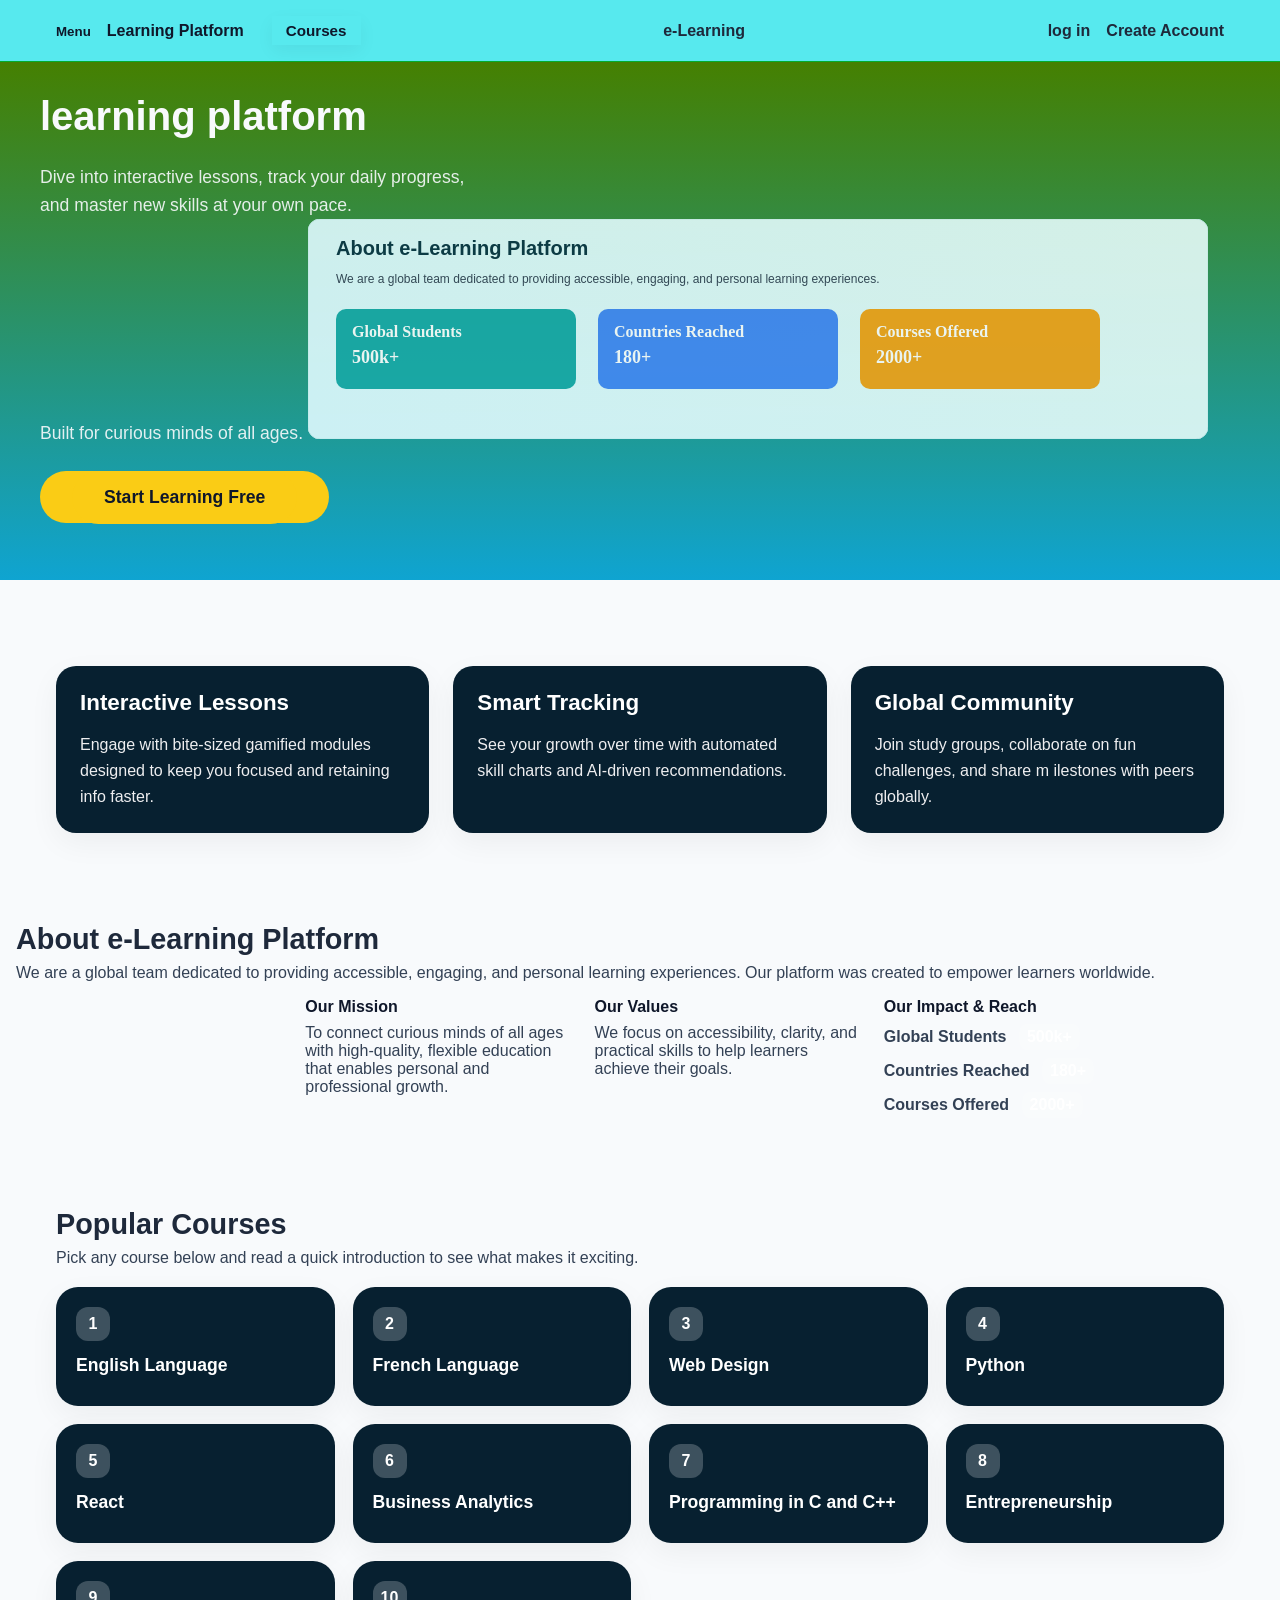
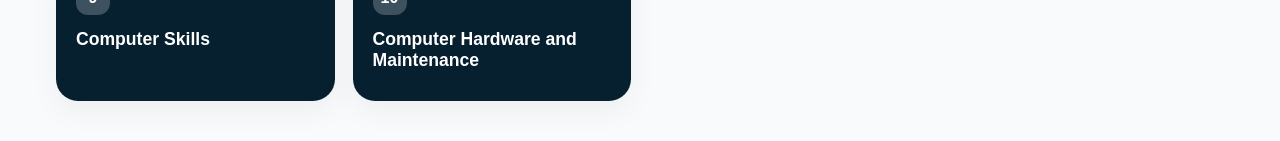
==== index.html @ 28c9b27d "Add files via upload" ====
<!doctype html>
<html lang="en">
  <head>
    <meta charset="UTF-8" />
    <meta name="viewport" content
      ="width=device-width, initial-sca
      le=1.0" />
    <title>Learn & Grow</title>
    <link rel="stylesheet"href="index.css">
  </head>
  <body>
    <header class="topbar">
      <div class="topbar-content">
        <div class="topbar-left">
          <div class="dropdown">
            <button class="dropdown-toggle" type="button">Menu</button>
            <div class="dropdown-menu">
              <a href="#about">About Us</a>
              <a href="#resources">Resources</a>
              <a href="#support">Support</a>
            </div>
          </div>
          <div class="brand">Learning Platform</div>
          <a href="#courses" class="header-course">Courses</a>
        </div>
        <nav class="site-nav" aria-label="Primary navigation">
          <a href="login.html">e-Learning</a>
        </nav>


        <div class="account-links">
        <a href="login.html">log in</a>
          <a href="create account.html">Create Account</a>
        </div>
    
    </header>
    <section class="hero" id="elearning">
      <div class="hero-content">
        <div class="hero-copy">
          <h1>learning platform</h1>
          <p>
            Dive into interactive lessons,
            track your daily progress,<br> and master
            new skills at your own pace.<br>
            Built for curious minds of all ages.
            <img alt="about us" src="about-hero.svg">
          </p>
          <a href="create account.html" class="but">
            <button type="button" class="but">Start Learning Free</button>
          </a>
        </div>
        <div class="hero-visual"></div>
      </div>
    </section>
    <br>
    <br>
    <br>
    <section class="features">
      <div class="card card-1">
        <h3>Interactive Lessons</h3>
        <p>
          Engage with bite-sized gamified
          modules designed to keep you focused
          and retaining info faster.
        </p>
      </div>
      <div class="card card-2">
        <h3>Smart Tracking</h3>
        <p>
          See your growth over time
          with automated skill charts
          and AI-driven
          recommendations.
        </p>
      </div>
      <div class="card card-3">
        <h3>Global Community</h3>
        <p>
          Join study groups, collaborate
          on fun challenges, and share m
          ilestones
          with peers globally.
        </p>
      </div>
    </section>
    <section class="about-section" id="about">
      <div class="about-inner">
        <h2>About e-Learning Platform</h2>
        <p class="lead">We are a global team dedicated to providing accessible, engaging, and personal learning experiences. Our platform was created to empower learners worldwide.</p>
        <div class="about-grid">
          
         
          <br>
          <div >
            <h4>Our Mission</h4>
            <p>To connect curious minds of all ages with high-quality, flexible education that enables personal and professional growth.</p>
          </div>
          <div>
            <h4>Our Values</h4>
            <p>We focus on accessibility, clarity, and practical skills to help learners achieve their goals.</p>
          </div>
          <div>
            <h4>Our Impact &amp; Reach</h4>
            <p>
              <strong>Global Students</strong>
              <span class="stat">500k+</span>
            </p>
            <p>
              <strong>Countries Reached</strong>
              <span class="stat">180+</span>
            </p>
            <p>
              <strong>Courses Offered</strong>
              <span class="stat">2000+</span>
            </p>
          </div>
        </div>
      </div>
    </section>
    <section class="course-section" id="courses">
      <div class="section-title">
        <h2>Popular Courses</h2>
        <p>Pick any course below and read a quick introduction to see what makes it exciting.</p>
      </div>
      <div class="course-grid">
        <div class="course-card">
          <span class="course-number">1</span>
          <h3>English Language</h3>
          <p>Discover writing, speaking, and reading skills that help you communicate confidently.</p>
        </div>
        <div class="course-card">
          <span class="course-number">2</span>
          <h3>French Language</h3>
          <p>Learn basic French phrases, grammar, and real-life conversation in a friendly way.</p>
        </div>
        <div class="course-card">
          <span class="course-number">3</span>
          <h3>Web Design</h3>
          <p>Build beautiful websites using color, layout, and simple design principles.</p>
        </div>
        <div class="course-card">
          <span class="course-number">4</span>
          <h3>Python</h3>
          <p>Start programming with Python and create small projects step by step.</p>
        </div>
        <div class="course-card">
          <span class="course-number">5</span>
          <h3>React</h3>
          <p>Learn how to make interactive web pages using modern React tools.</p>
        </div>
        <div class="course-card">
          <span class="course-number">6</span>
          <h3>Business Analytics</h3>
          <p>Use data and charts to make smart decisions and understand business trends.</p>
        </div>
        <div class="course-card">
          <span class="course-number">7</span>
          <h3>Programming in C and C++</h3>
          <p>Build strong coding skills with classic C and C++ programming challenges.</p>
        </div>
        <div class="course-card">
          <span class="course-number">8</span>
          <h3>Entrepreneurship</h3>
          <p>Explore how to start a small business, share ideas, and grow your own project.</p>
        </div>
        <div class="course-card">
          <span class="course-number">9</span>
          <h3>Computer Skills</h3>
          <p>Get comfortable using computers, software, and everyday digital tools.</p>
        </div>
        <div class="course-card">
          <span class="course-number">10</span>
          <h3>Computer Hardware and Maintenance</h3>
          <p>Learn how computer parts work and how to keep devices running smoothly.</p>
        </div>
      </div>
    </section>
    <script>
      document.querySelectorAll('.course-card').forEach(function(card) {
        card.addEventListener('click', function() {
          card.classList.toggle('active');
        });
      });
    </script>
  </body>
</html>
---- index.css ----
* {
  margin: 0;
  padding: 0;
  box-sizing: border-box;
  font-family: sans-serif;
}

#about {
  display: inline-block;
}

body {
  background-color: #f8fafc;
  color: #1e293b;
}

.topbar {
  background-color: #57e9ee;
  border-bottom: 1px solid #04ac2e;
  position: sticky;
  top: 0;
  z-index: 10;
}

.topbar-content {
  max-width: 1200px;
  margin: 0 auto;
  padding: 16px;
  display: flex;
  justify-content: space-between;
  align-items: center;
}

.topbar-left {
  display: flex;
  align-items: center;
  gap: 16px;
}

.dropdown {
  position: relative;
}

.dropdown-toggle {
  background: transparent;
  color: #0f172a;
  border: none;
  padding: 0;
  font-weight: 700;
  cursor: pointer;
  text-decoration: none;
}

.dropdown-menu {
  display: none;
  position: absolute;
  top: 100%;
  left: 0;
  background: rgb(232, 233, 232);
  border: 1px solid rgba(15, 23, 42, 0.1);
  border-radius: 12px;
  box-shadow: 0 16px 40px rgba(15, 23, 42, 0.12);
  padding: 8px 0;
  min-width: 180px;
  z-index: 20;
}

.dropdown:hover .dropdown-menu,
.dropdown:focus-within .dropdown-menu {
  background-color: rgb(155, 156, 154);
  display: block;
}

.dropdown-menu a {
  display: block;
  padding: 10px 16px;
  color: #1e293b;
  text-decoration: none;
}

.dropdown-toggle:hover {
  color: #bbaf02;
}

.header-course {
  display: inline-block;
  margin-left: 12px;
  padding: 6px 14px;

  color: #0f172a;
  font-weight: 800;
  text-decoration: none;
  box-shadow: 0 6px 18px rgba(15, 23, 42, 0.05);
  font-size: 0.95rem;
}

.dropdown-menu a:hover {
  background: #fefeff;
}

.brand {
  font-weight: 800;
  font-size: 1rem;
  color: #0f172a;
}

.site-nav,
.account-links {
  display: flex;
  gap: 16px;
}

.site-nav a,
.account-links a {
  color: #1e293b;
  text-decoration: none;
  font-weight: 600;
}

.site-nav a:hover,
.account-links a:hover {
  color: #6366f1;
}

.hero {
  background: linear-gradient(to bottom, #458001, #0fa4d1);
  color: #f8fafc;
  padding: 32px 16px;
}

.hero-content {
  max-width: 1200px;
  width: 100%;
  margin: 0 auto;
  display: flex;
  flex-wrap: wrap;
  gap: 24px;
}

.hero-copy {
  flex: 1 1 700px;
}

.hero-visual {
  flex: 0 0 360px;
  position: relative;
  display: flex;
  justify-content: flex-end;
}

.course-box {
  width: 100%;
  max-width: 360px;
  background: rgba(255, 255, 255, 0.95);
  border-radius: 30px;
  padding: 24px;
  box-shadow: 0 28px 60px rgba(15, 23, 42, 0.12);
  border: 1px solid rgba(15, 23, 42, 0.08);
}

.course-box-header {
  display: inline-flex;
  align-items: center;
  justify-content: center;
  padding: 10px 16px;
  border-radius: 999px;
  background: linear-gradient(135deg, #10b981, #3b82f6);
  color: white;
  font-weight: 800;
  letter-spacing: 0.02em;
  margin-bottom: 18px;
  font-size: 0.85rem;
}

.course-list {
  list-style: none;
  display: grid;
  gap: 12px;
  padding: 0;
  margin: 0;
}

.course-list li {
  background: #eef7ff;
  color: #0f172a;
  padding: 14px 16px;
  border-radius: 18px;
  font-weight: 600;
  box-shadow: inset 0 2px 6px rgba(15, 23, 42, 0.05);
}

.hero-visual::after {
  display: none;
}

.hero-visual img {
  display: none;
}

.hero h1 {
  font-size: 2.5rem;
  font-weight: 800;
  margin-bottom: 24px;
}

.hero p {
  font-size: 1.1rem;
  margin-bottom: 24px;
  line-height: 1.6;
  opacity: 0.9;
}

.but {
  background: #facc15;
  color: #0f172a;
  padding: 16px 32px;
  font-size: 1.1rem;
  font-weight: 700;
  border: none;
  border-radius: 50px;
  cursor: pointer;
}

.but:hover {
  background: #16a34a;
  color: #ffffff;
}

.features {
  max-width: 1200px;
  margin: 32px auto 40px;
  padding: 0 16px;
  display: flex;
  flex-wrap: wrap;
  gap: 24px;
  justify-content: center;
}

.card {
  background-color: #072030;
  padding: 24px;
  border-radius: 20px;
  box-shadow: 0 10px 30px rgba(0, 0, 0, 0.05);
  flex: 1 1 280px;
  min-width: 280px;
}

.card h3 {
  margin-top: 0;
  margin-bottom: 16px;
  font-size: 1.4rem;
  color: #ffffff;
}

.card p {
  color: #eeeef0;
  line-height: 1.6;
}

.course-section {
  max-width: 1200px;
  margin: 32px auto 40px;
  padding: 0 16px;
}

.about-section {
  max-width: 1200px;
  margin: 32px auto;
  padding: 18px 16px;
}

.about-inner h2 {
  display: block;
  font-size: 1.8rem;
  margin-bottom: 8px;
}

.about-inner .lead {
  color: #334155;
  margin-bottom: 16px;
}

.about-inner {
  display: block;
  gap: 20px;
  align-items: flex-start;
}

.about-image {
  width: 420px;
  max-width: 38%;
  border-radius: 12px;
  box-shadow: 0 12px 30px rgba(15, 23, 42, 0.08);
}

html {
  scroll-behavior: smooth;
}

.about-text {
  background: rgba(255, 255, 255, 0.06);
  padding: 18px;
  border-radius: 12px;
  min-width: 320px;
}

.about-item {
  margin-bottom: 18px;
}

.about-item h4 {
  margin-bottom: 8px;
  color: #072030;
}

@media (max-width: 900px) {
  .about-inner {
    flex-direction: column;
  }
  .about-image {
    max-width: 100%;
    width: 100%;
  }
  .about-text {
    min-width: auto;
  }
}

.about-grid {
  display: grid;
  grid-template-columns: repeat(auto-fit, minmax(220px, 1fr));
  gap: 18px;
}

.about-grid h4 {
  margin: 0 0 8px 0;
  color: #0f172a;
}

.about-grid p {
  margin: 0 0 8px 0;
  color: #334155;
}

.about-grid .stat {
  display: inline-block;
  margin-left: 8px;
  background: rgba(255, 255, 255, 0.12);
  padding: 4px 8px;
  border-radius: 8px;
  color: #fff;
  font-weight: 800;
}

.section-title h2 {
  font-size: 1.8rem;
  margin-bottom: 8px;
}

.section-title p {
  margin-bottom: 20px;
  color: #334155;
}

.course-grid {
  display: grid;
  gap: 18px;
  grid-template-columns: repeat(auto-fit, minmax(240px, 1fr));
}

.course-card {
  background-color: #072030;
  border-radius: 22px;
  padding: 20px;
  box-shadow: 0 10px 30px rgba(0, 0, 0, 0.05);
  cursor: pointer;
  border: none;
}

.course-card:hover {
  filter: brightness(1.05);
}

.course-number {
  display: inline-flex;
  align-items: center;
  justify-content: center;
  width: 34px;
  height: 34px;
  border-radius: 12px;
  background: rgba(255, 255, 255, 0.22);
  color: white;
  font-weight: 800;
  margin-bottom: 14px;
}

.course-card h3 {
  margin: 0 0 10px;
  font-size: 1.1rem;
  color: white;
}

.course-card p {
  margin: 0;
  color: rgba(255, 255, 255, 0.92);
  line-height: 1.6;
}

.course-card p {
  display: none;
}

.course-card.active p {
  display: block;
}

@media (max-width: 900px) {
  .hero-content {
    flex-direction: column;
    text-align: center;
  }

  .site-nav {
    justify-content: center;
    width: 100%;
  }
}
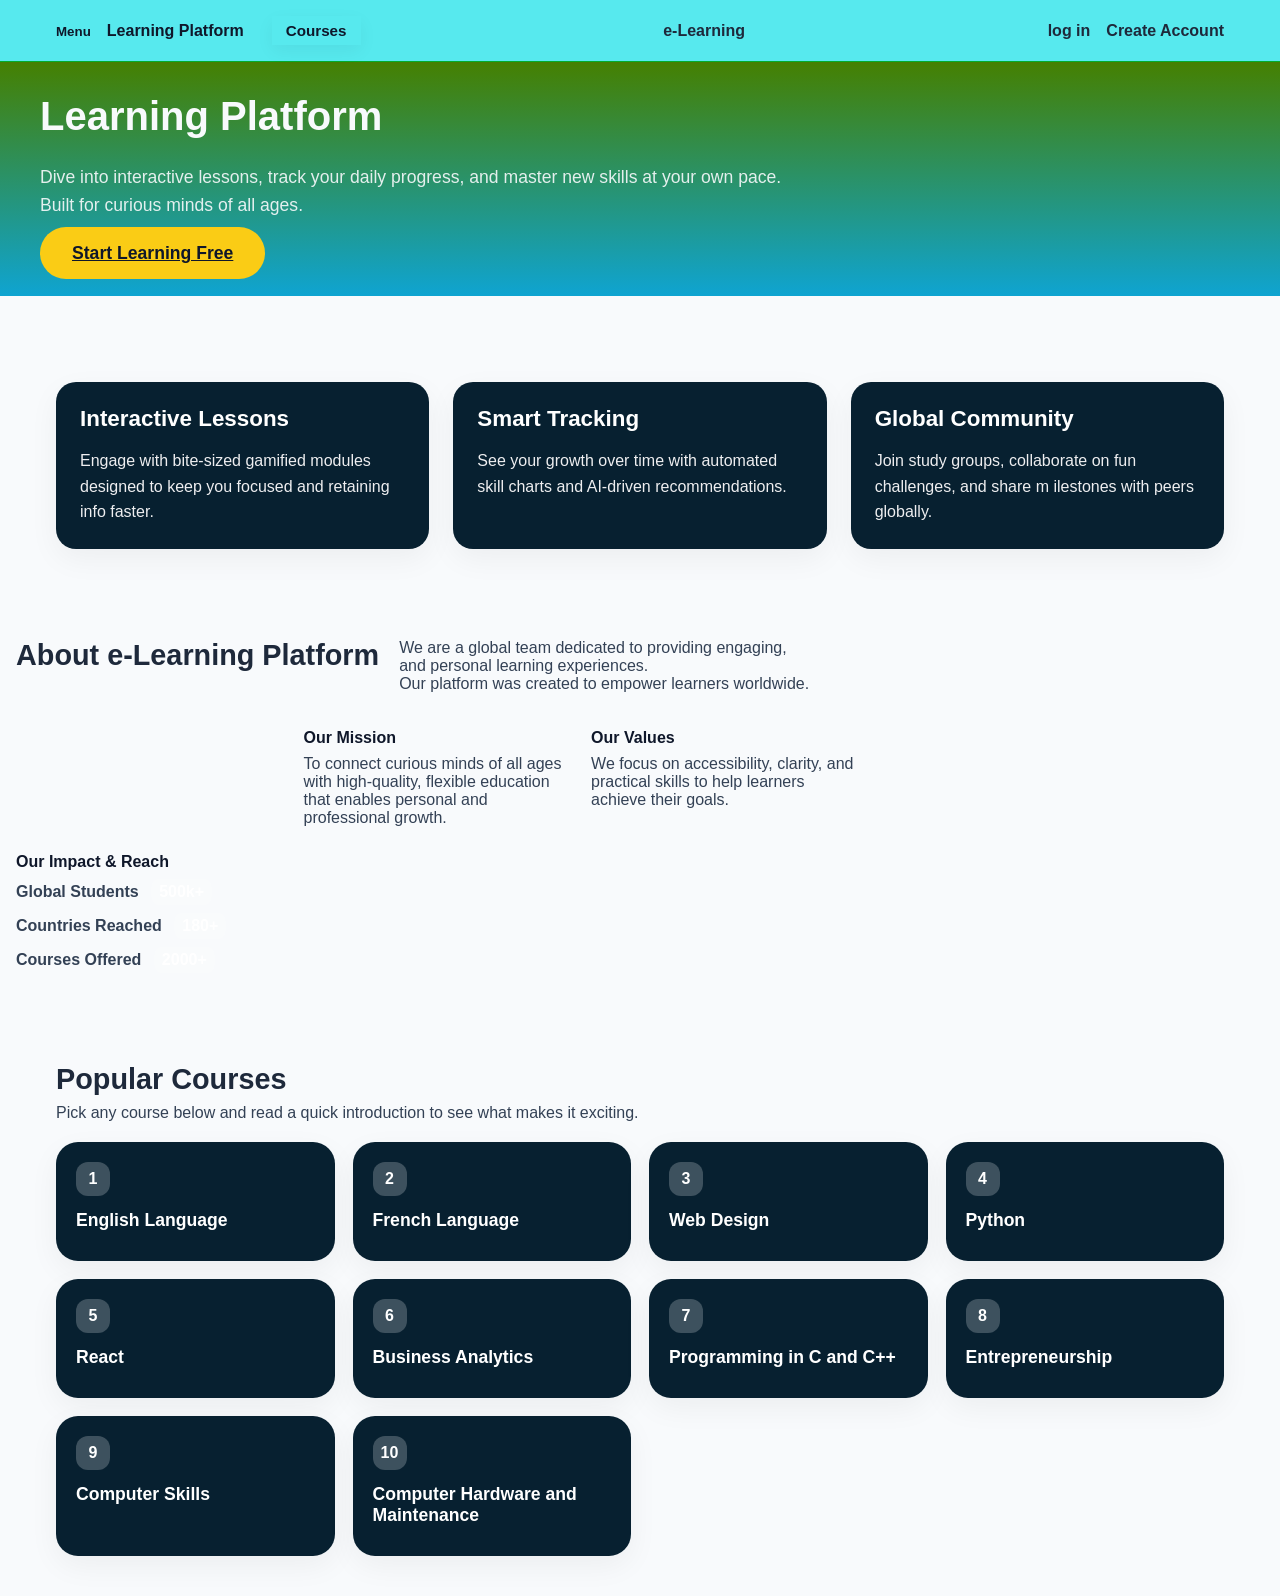
==== commit dc29ab6c: "Enhance responsive design and improve accessibility in hero section; add auto-save settings for VSCo" ====
--- a/index.html
+++ b/index.html
@@ -2,11 +2,9 @@
 <html lang="en">
   <head>
     <meta charset="UTF-8" />
-    <meta name="viewport" content
-      ="width=device-width, initial-sca
-      le=1.0" />
+    <meta name="viewport" content="width=device-width, initial-scale=1.0" />
     <title>Learn & Grow</title>
-    <link rel="stylesheet"href="index.css">
+    <link rel="stylesheet" href="index.css">
   </head>
   <body>
     <header class="topbar">
@@ -14,7 +12,7 @@
         <div class="topbar-left">
           <div class="dropdown">
             <button class="dropdown-toggle" type="button">Menu</button>
-            <div class="dropdown-menu">
+            <div class="dropdown-menu">            git add index.html index.css
               <a href="#about">About Us</a>
               <a href="#resources">Resources</a>
               <a href="#support">Support</a>
@@ -37,19 +35,16 @@
     <section class="hero" id="elearning">
       <div class="hero-content">
         <div class="hero-copy">
-          <h1>learning platform</h1>
+          <h1>Learning Platform</h1>
           <p>
-            Dive into interactive lessons,
-            track your daily progress,<br> and master
-            new skills at your own pace.<br>
-            Built for curious minds of all ages.
-            <img alt="about us" src="about-hero.svg">
+            Dive into interactive lessons, track your daily progress, and master
+            new skills at your own pace. Built for curious minds of all ages.
           </p>
-          <a href="create account.html" class="but">
-            <button type="button" class="but">Start Learning Free</button>
-          </a>
+          <a href="create account.html" class="but">Start Learning Free</a>
         </div>
-        <div class="hero-visual"></div>
+        <div class="hero-visual">
+          <img alt="learning illustration" src="about-hero.svg">
+        </div>
       </div>
     </section>
     <br>
@@ -86,7 +81,7 @@
     <section class="about-section" id="about">
       <div class="about-inner">
         <h2>About e-Learning Platform</h2>
-        <p class="lead">We are a global team dedicated to providing accessible, engaging, and personal learning experiences. Our platform was created to empower learners worldwide.</p>
+        <p class="lead">We are a global team dedicated to providing engaging,<br> and personal learning experiences.<br> Our platform was created to empower learners worldwide.</p>
         <div class="about-grid">
           
          
--- a/index.css
+++ b/index.css
@@ -142,10 +142,19 @@
 }
 
 .hero-visual {
-  flex: 0 0 360px;
+  flex: 1 1 360px;
+  max-width: 520px;
   position: relative;
   display: flex;
-  justify-content: flex-end;
+  justify-content: center;
+}
+
+.hero-visual img {
+  width: 100%;
+  max-width: 520px;
+  height: auto;
+  border-radius: 24px;
+  display: block;
 }
 
 .course-box {
@@ -281,7 +290,8 @@
 }
 
 .about-inner {
-  display: block;
+  display: flex;
+  flex-wrap: wrap;
   gap: 20px;
   align-items: flex-start;
 }
@@ -415,13 +425,78 @@
 }
 
 @media (max-width: 900px) {
+  .topbar-content {
+    flex-direction: column;
+    align-items: stretch;
+    gap: 16px;
+  }
+
+  .topbar-left,
+  .site-nav,
+  .account-links {
+    justify-content: center;
+    width: 100%;
+  }
+
+  .topbar-left {
+    gap: 12px;
+    flex-wrap: wrap;
+  }
+
   .hero-content {
     flex-direction: column;
     text-align: center;
-  }
-
-  .site-nav {
+    align-items: center;
+  }
+
+  .hero-copy,
+  .hero-visual {
+    width: 100%;
+  }
+
+  .hero-visual {
     justify-content: center;
+  }
+
+  .hero-visual img {
+    max-width: 100%;
+  }
+
+  .features {
+    flex-direction: column;
+  }
+
+  .about-inner {
+    flex-direction: column;
+  }
+
+  .course-grid {
+    grid-template-columns: repeat(auto-fit, minmax(220px, 1fr));
+  }
+}
+
+@media (max-width: 620px) {
+  .topbar-content {
+    padding: 16px 12px;
+  }
+
+  .hero h1 {
+    font-size: 2rem;
+  }
+
+  .hero p {
+    font-size: 1rem;
+  }
+
+  .but {
     width: 100%;
-  }
-}
+    max-width: 320px;
+    padding: 14px 24px;
+  }
+
+  .features,
+  .about-grid,
+  .course-grid {
+    gap: 16px;
+  }
+}
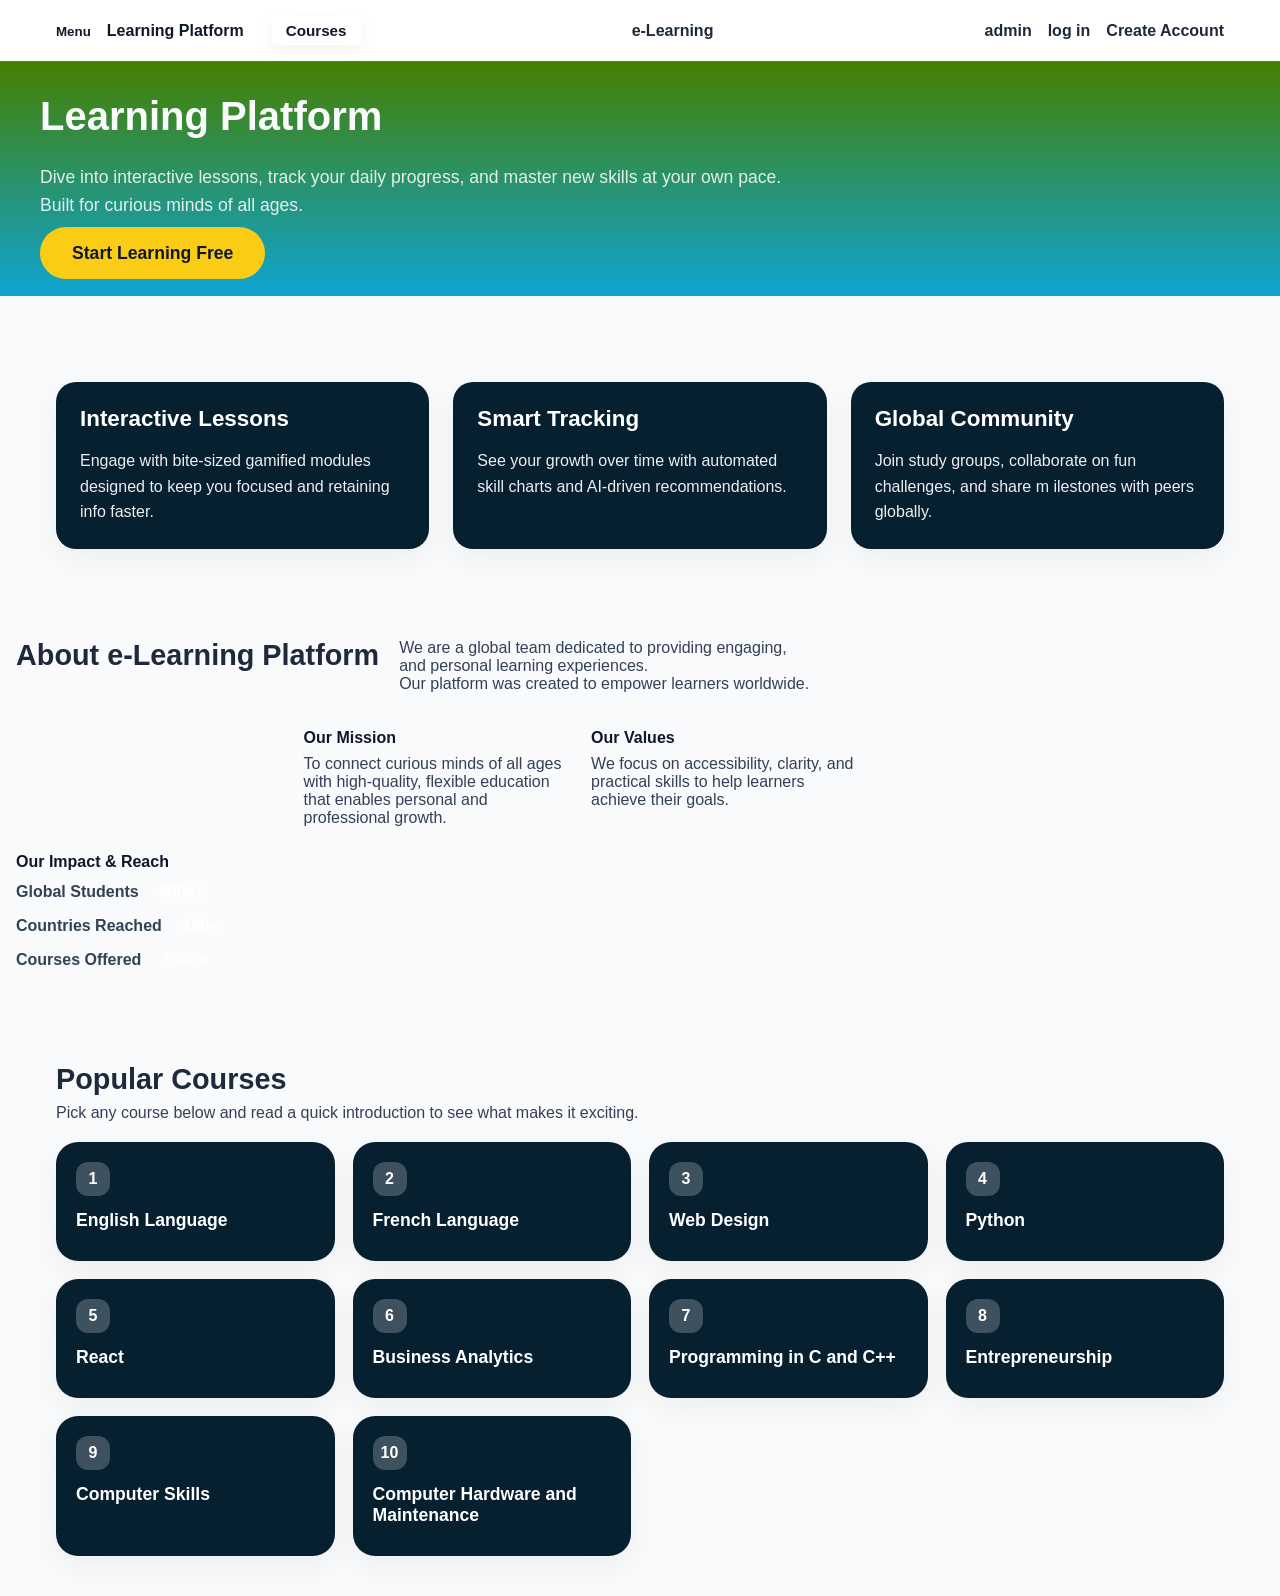
==== commit 972b211f: "add" ====
--- a/index.html
+++ b/index.html
@@ -12,7 +12,7 @@
         <div class="topbar-left">
           <div class="dropdown">
             <button class="dropdown-toggle" type="button">Menu</button>
-            <div class="dropdown-menu">            git add index.html index.css
+            <div class="dropdown-menu">            
               <a href="#about">About Us</a>
               <a href="#resources">Resources</a>
               <a href="#support">Support</a>
@@ -27,6 +27,7 @@
 
 
         <div class="account-links">
+          <a href="admin-login.html">admin</a>
         <a href="login.html">log in</a>
           <a href="create account.html">Create Account</a>
         </div>
--- a/index.css
+++ b/index.css
@@ -15,7 +15,7 @@
 }
 
 .topbar {
-  background-color: #57e9ee;
+  background-color: #ffffff;
   border-bottom: 1px solid #04ac2e;
   position: sticky;
   top: 0;
@@ -228,6 +228,7 @@
   border: none;
   border-radius: 50px;
   cursor: pointer;
+  text-decoration: none;
 }
 
 .but:hover {
